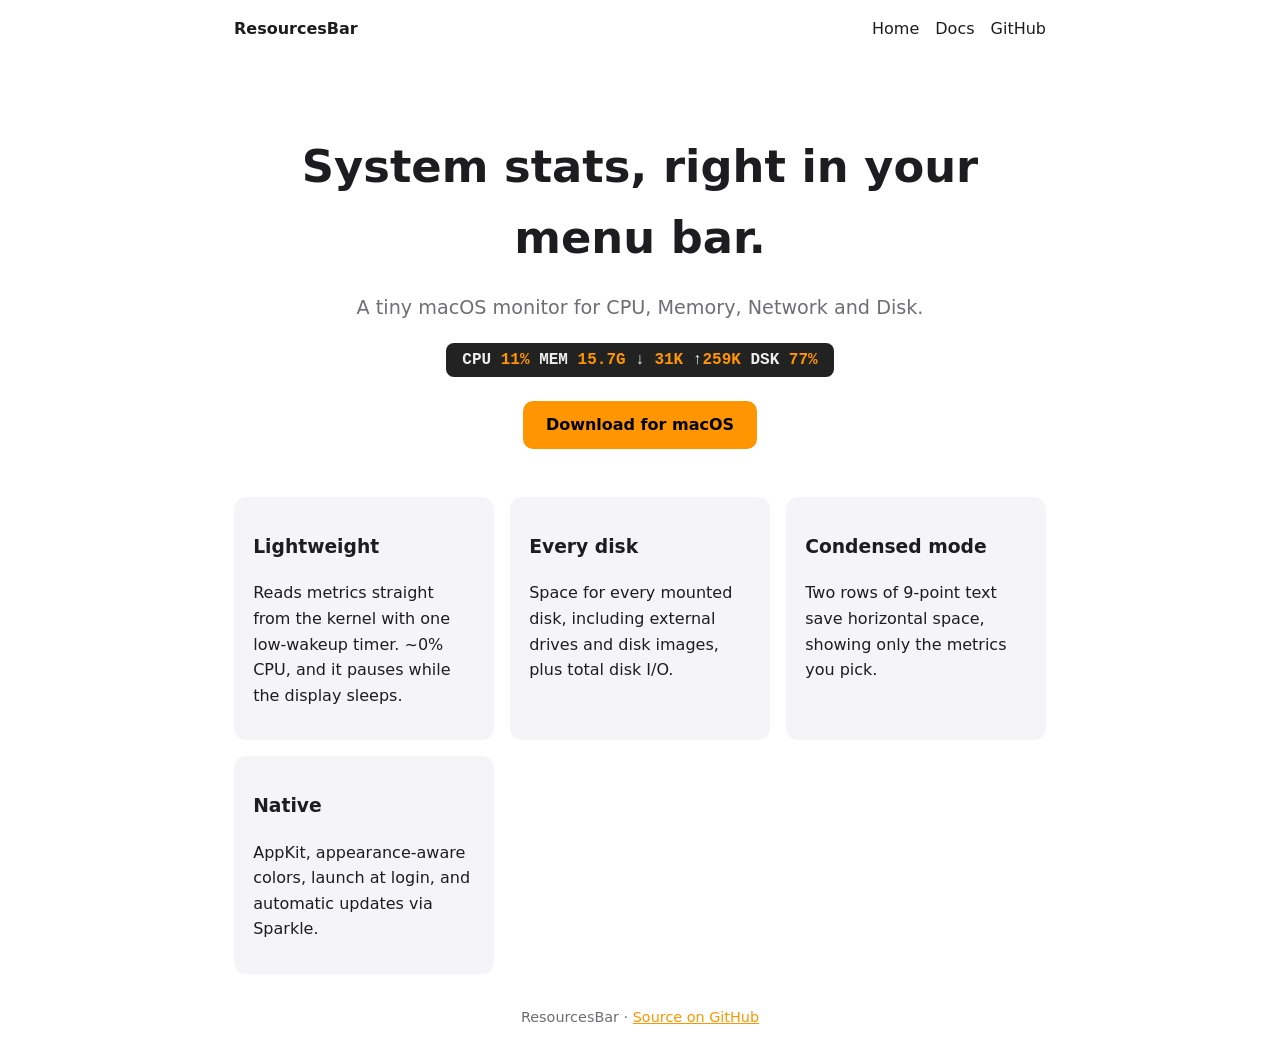
==== docs/index.html @ f41292d9 "Add GitHub Pages marketing and docs site Co-authored-by: Copilot App <223556219+Copilot@users.norepl" ====
<!doctype html><html lang="en"><head><meta charset="utf-8"><meta name="viewport" content="width=device-width,initial-scale=1"><link rel="stylesheet" href="assets/style.css"><title>ResourcesBar – CPU, memory, network and disk in your Mac menu bar</title><meta name="description" content="A tiny macOS menu bar monitor for CPU, memory, network and disk."></head><body><header><strong>ResourcesBar</strong><nav><a href="index.html">Home</a><a href="docs.html">Docs</a><a href="https://github.com/thorrsson/mac-resources-bar">GitHub</a></nav></header><main>
<section class="hero"><h1>System stats, right in your menu bar.</h1><p>A tiny macOS monitor for CPU, Memory, Network and Disk.</p>
<div class="bar">CPU <b>11%</b>  MEM <b>15.7G</b>  ↓ <b>31K</b> ↑<b>259K</b>  DSK <b>77%</b></div><br>
<a class="btn" href="https://github.com/thorrsson/mac-resources-bar/releases/latest">Download for macOS</a></section>
<section class="grid">
<div class="card"><h3>Lightweight</h3><p>Reads metrics straight from the kernel with one low-wakeup timer. ~0% CPU, and it pauses while the display sleeps.</p></div>
<div class="card"><h3>Every disk</h3><p>Space for every mounted disk, including external drives and disk images, plus total disk I/O.</p></div>
<div class="card"><h3>Condensed mode</h3><p>Two rows of 9-point text save horizontal space, showing only the metrics you pick.</p></div>
<div class="card"><h3>Native</h3><p>AppKit, appearance-aware colors, launch at login, and automatic updates via Sparkle.</p></div>
</section></main><footer>ResourcesBar &middot; <a href="https://github.com/thorrsson/mac-resources-bar">Source on GitHub</a></footer></body></html>
---- docs/assets/style.css ----
:root{--bg:#fff;--fg:#1d1d1f;--mute:#6e6e73;--accent:#ff9500;--card:#f5f5f7}
@media(prefers-color-scheme:dark){:root{--bg:#111;--fg:#f5f5f7;--mute:#a1a1a6;--card:#1c1c1e}}
*{box-sizing:border-box}body{margin:0;font:16px/1.6 -apple-system,system-ui,sans-serif;background:var(--bg);color:var(--fg)}
a{color:var(--accent)}header,main,footer{max-width:860px;margin:auto;padding:1rem 1.5rem}
header{display:flex;justify-content:space-between;align-items:center}header nav a{margin-left:1rem;text-decoration:none;color:var(--fg)}
.hero{text-align:center;padding:3rem 0}.hero h1{font-size:2.8rem;margin:.2em}.hero p{color:var(--mute);font-size:1.2rem}
.bar{display:inline-block;font:600 1rem ui-monospace,Menlo,monospace;background:#222;color:#eee;padding:.5rem 1rem;border-radius:8px}
.bar b{color:var(--accent)}.btn{display:inline-block;margin-top:1.5rem;padding:.7rem 1.4rem;background:var(--accent);color:#000;border-radius:10px;text-decoration:none;font-weight:600}
.grid{display:grid;grid-template-columns:repeat(auto-fit,minmax(240px,1fr));gap:1rem}.card{background:var(--card);padding:1rem 1.2rem;border-radius:12px}
pre,code{font-family:ui-monospace,Menlo,monospace}pre{background:var(--card);padding:1rem;border-radius:8px;overflow:auto}
footer{color:var(--mute);font-size:.9rem;text-align:center}
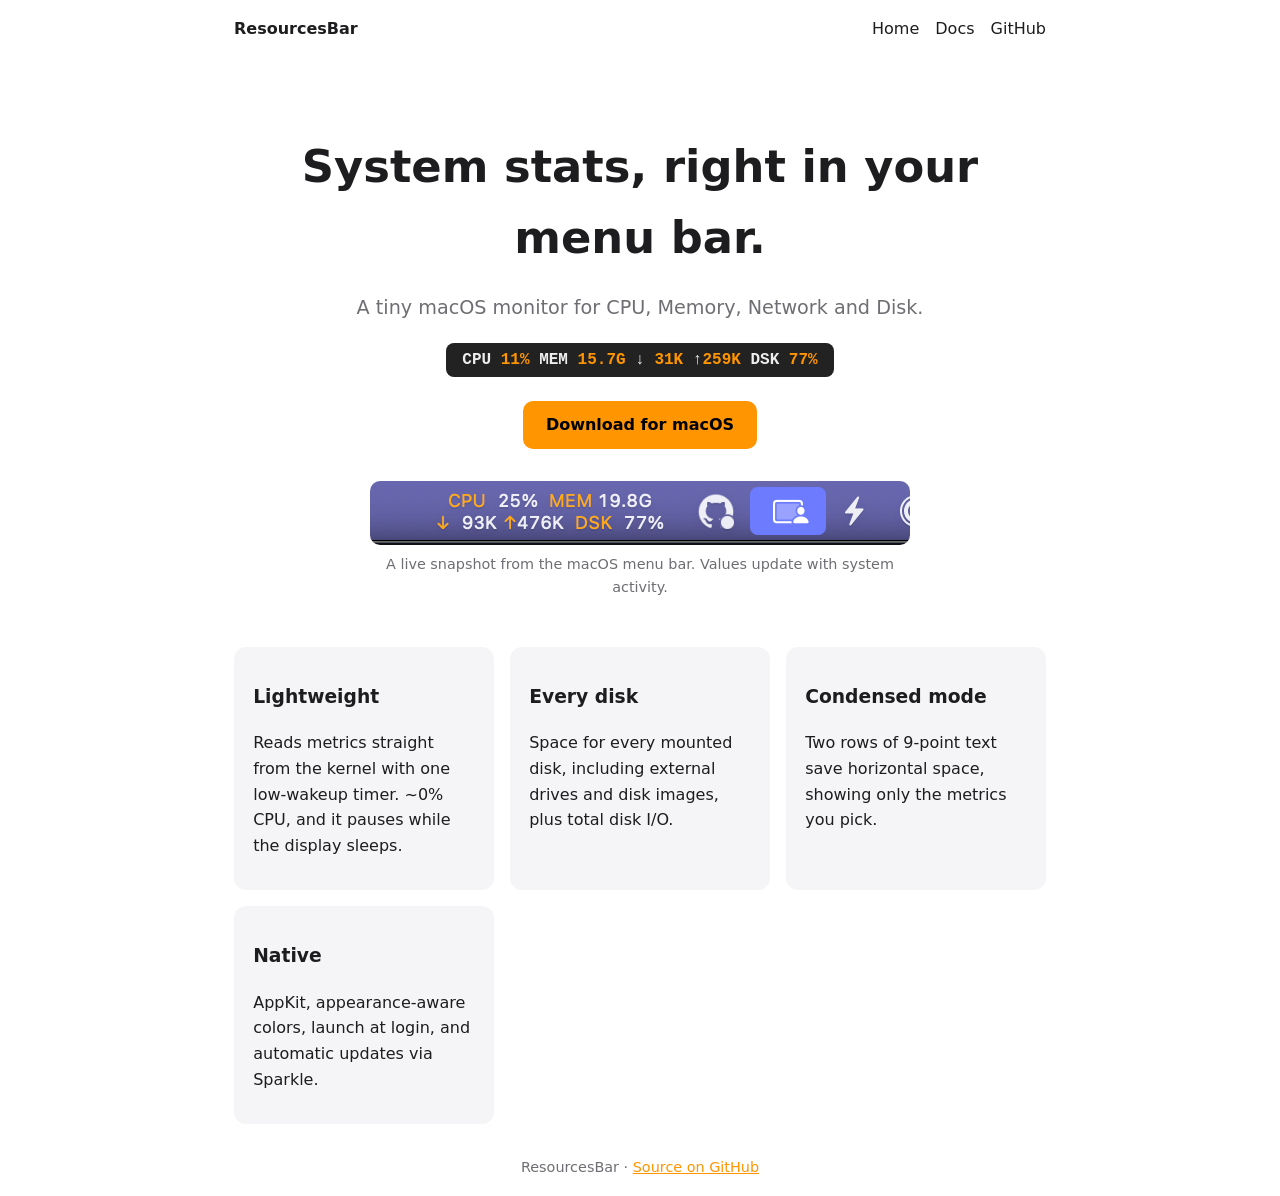
==== commit da5c9169: "Add live app screenshot to Pages site Co-authored-by: Copilot App <223556219+Copilot@users.noreply.g" ====
--- a/docs/index.html
+++ b/docs/index.html
@@ -1,7 +1,8 @@
 <!doctype html><html lang="en"><head><meta charset="utf-8"><meta name="viewport" content="width=device-width,initial-scale=1"><link rel="stylesheet" href="assets/style.css"><title>ResourcesBar – CPU, memory, network and disk in your Mac menu bar</title><meta name="description" content="A tiny macOS menu bar monitor for CPU, memory, network and disk."></head><body><header><strong>ResourcesBar</strong><nav><a href="index.html">Home</a><a href="docs.html">Docs</a><a href="https://github.com/thorrsson/mac-resources-bar">GitHub</a></nav></header><main>
 <section class="hero"><h1>System stats, right in your menu bar.</h1><p>A tiny macOS monitor for CPU, Memory, Network and Disk.</p>
 <div class="bar">CPU <b>11%</b>  MEM <b>15.7G</b>  ↓ <b>31K</b> ↑<b>259K</b>  DSK <b>77%</b></div><br>
-<a class="btn" href="https://github.com/thorrsson/mac-resources-bar/releases/latest">Download for macOS</a></section>
+<a class="btn" href="https://github.com/thorrsson/mac-resources-bar/releases/latest">Download for macOS</a>
+<figure class="app-shot"><img src="assets/menu-bar.png" alt="ResourcesBar showing live CPU, memory, network, and disk metrics in the macOS menu bar"><figcaption>A live snapshot from the macOS menu bar. Values update with system activity.</figcaption></figure></section>
 <section class="grid">
 <div class="card"><h3>Lightweight</h3><p>Reads metrics straight from the kernel with one low-wakeup timer. ~0% CPU, and it pauses while the display sleeps.</p></div>
 <div class="card"><h3>Every disk</h3><p>Space for every mounted disk, including external drives and disk images, plus total disk I/O.</p></div>
--- a/docs/assets/style.css
+++ b/docs/assets/style.css
@@ -6,6 +6,7 @@
 .hero{text-align:center;padding:3rem 0}.hero h1{font-size:2.8rem;margin:.2em}.hero p{color:var(--mute);font-size:1.2rem}
 .bar{display:inline-block;font:600 1rem ui-monospace,Menlo,monospace;background:#222;color:#eee;padding:.5rem 1rem;border-radius:8px}
 .bar b{color:var(--accent)}.btn{display:inline-block;margin-top:1.5rem;padding:.7rem 1.4rem;background:var(--accent);color:#000;border-radius:10px;text-decoration:none;font-weight:600}
+.app-shot{margin:2rem auto 0;max-width:540px}.app-shot img{display:block;width:100%;height:auto;border-radius:10px;background:#222}.app-shot figcaption{margin-top:.5rem;color:var(--mute);font-size:.9rem}
 .grid{display:grid;grid-template-columns:repeat(auto-fit,minmax(240px,1fr));gap:1rem}.card{background:var(--card);padding:1rem 1.2rem;border-radius:12px}
 pre,code{font-family:ui-monospace,Menlo,monospace}pre{background:var(--card);padding:1rem;border-radius:8px;overflow:auto}
 footer{color:var(--mute);font-size:.9rem;text-align:center}
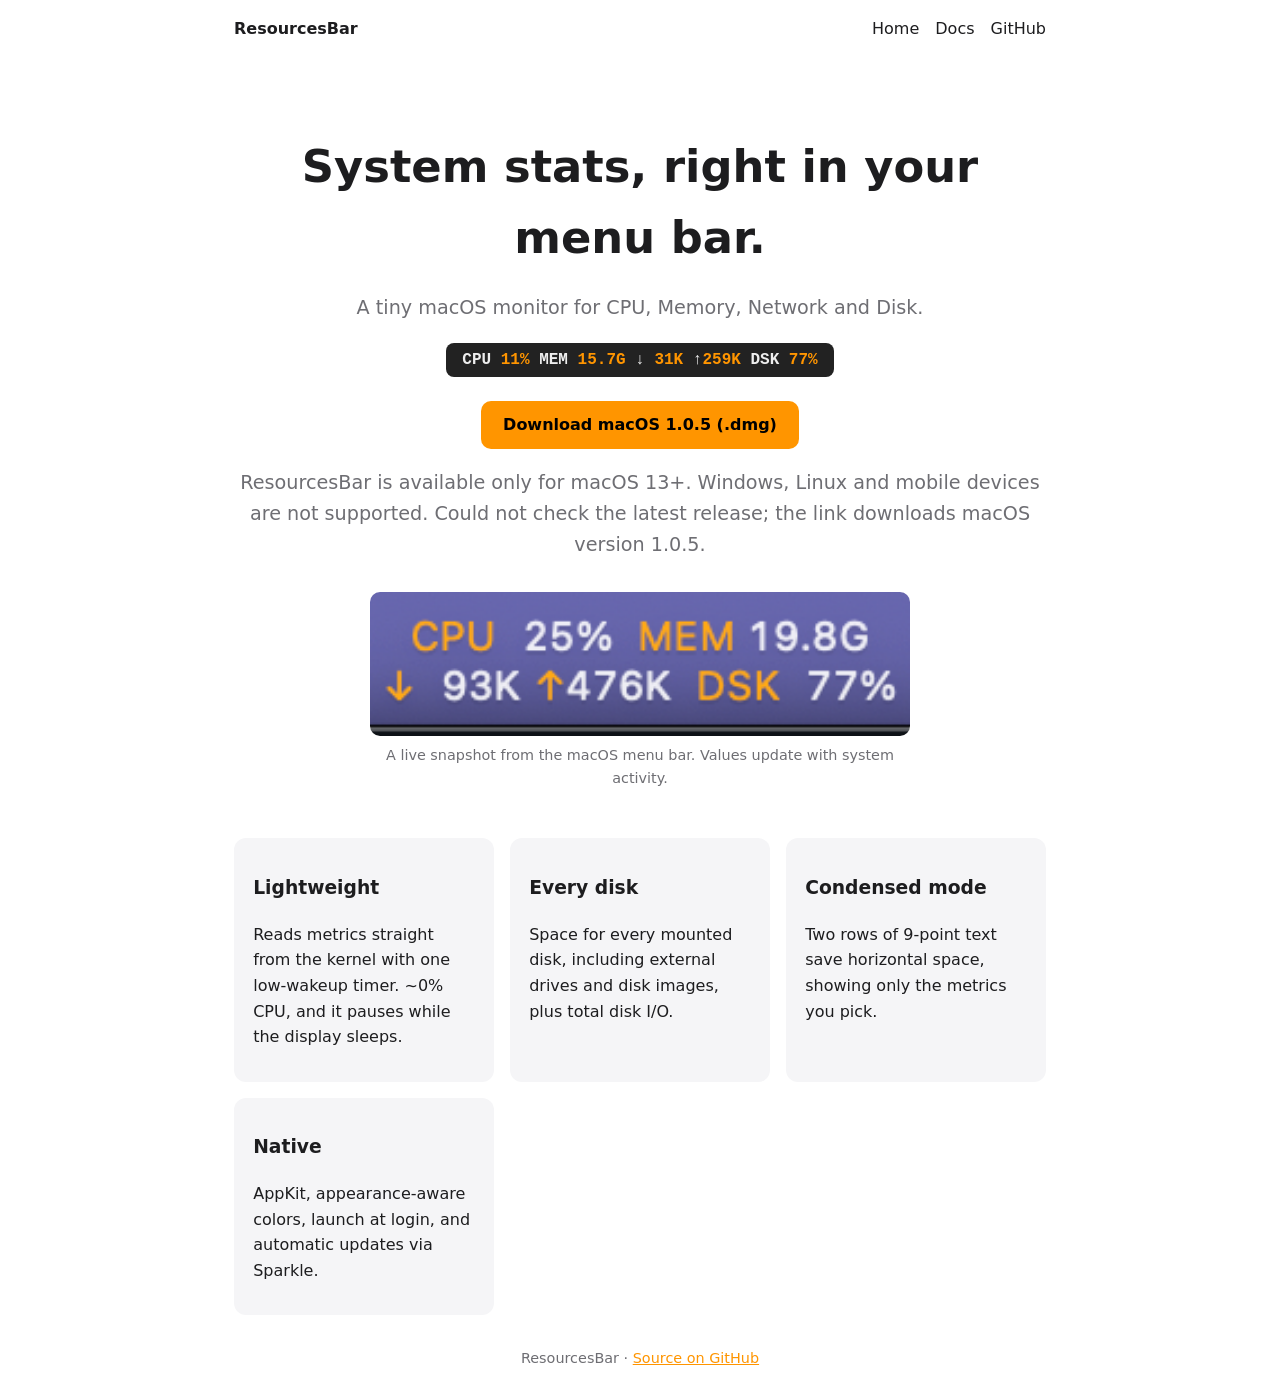
==== commit 1f0b163f: "Link site downloads directly to the latest macOS DMG Resolve the latest universal DMG through the Gi" ====
--- a/docs/index.html
+++ b/docs/index.html
@@ -1,7 +1,9 @@
 <!doctype html><html lang="en"><head><meta charset="utf-8"><meta name="viewport" content="width=device-width,initial-scale=1"><link rel="stylesheet" href="assets/style.css"><title>ResourcesBar – CPU, memory, network and disk in your Mac menu bar</title><meta name="description" content="A tiny macOS menu bar monitor for CPU, memory, network and disk."></head><body><header><strong>ResourcesBar</strong><nav><a href="index.html">Home</a><a href="docs.html">Docs</a><a href="https://github.com/thorrsson/mac-resources-bar">GitHub</a></nav></header><main>
 <section class="hero"><h1>System stats, right in your menu bar.</h1><p>A tiny macOS monitor for CPU, Memory, Network and Disk.</p>
 <div class="bar">CPU <b>11%</b>  MEM <b>15.7G</b>  ↓ <b>31K</b> ↑<b>259K</b>  DSK <b>77%</b></div><br>
-<a class="btn" href="https://github.com/thorrsson/mac-resources-bar/releases/latest">Download for macOS</a>
+<a class="btn" id="download-link" href="https://github.com/thorrsson/mac-resources-bar/releases/download/v1.0.5/ResourcesBar-1.0.5.dmg">Download macOS 1.0.5 (.dmg)</a>
+<p id="download-status" role="status">Requires macOS 13+. Windows and Linux are not supported.</p>
+<script src="assets/download.js" defer></script>
 <figure class="app-shot"><img src="assets/menu-bar.png" alt="ResourcesBar showing live CPU, memory, network, and disk metrics in the macOS menu bar"><figcaption>A live snapshot from the macOS menu bar. Values update with system activity.</figcaption></figure></section>
 <section class="grid">
 <div class="card"><h3>Lightweight</h3><p>Reads metrics straight from the kernel with one low-wakeup timer. ~0% CPU, and it pauses while the display sleeps.</p></div>
